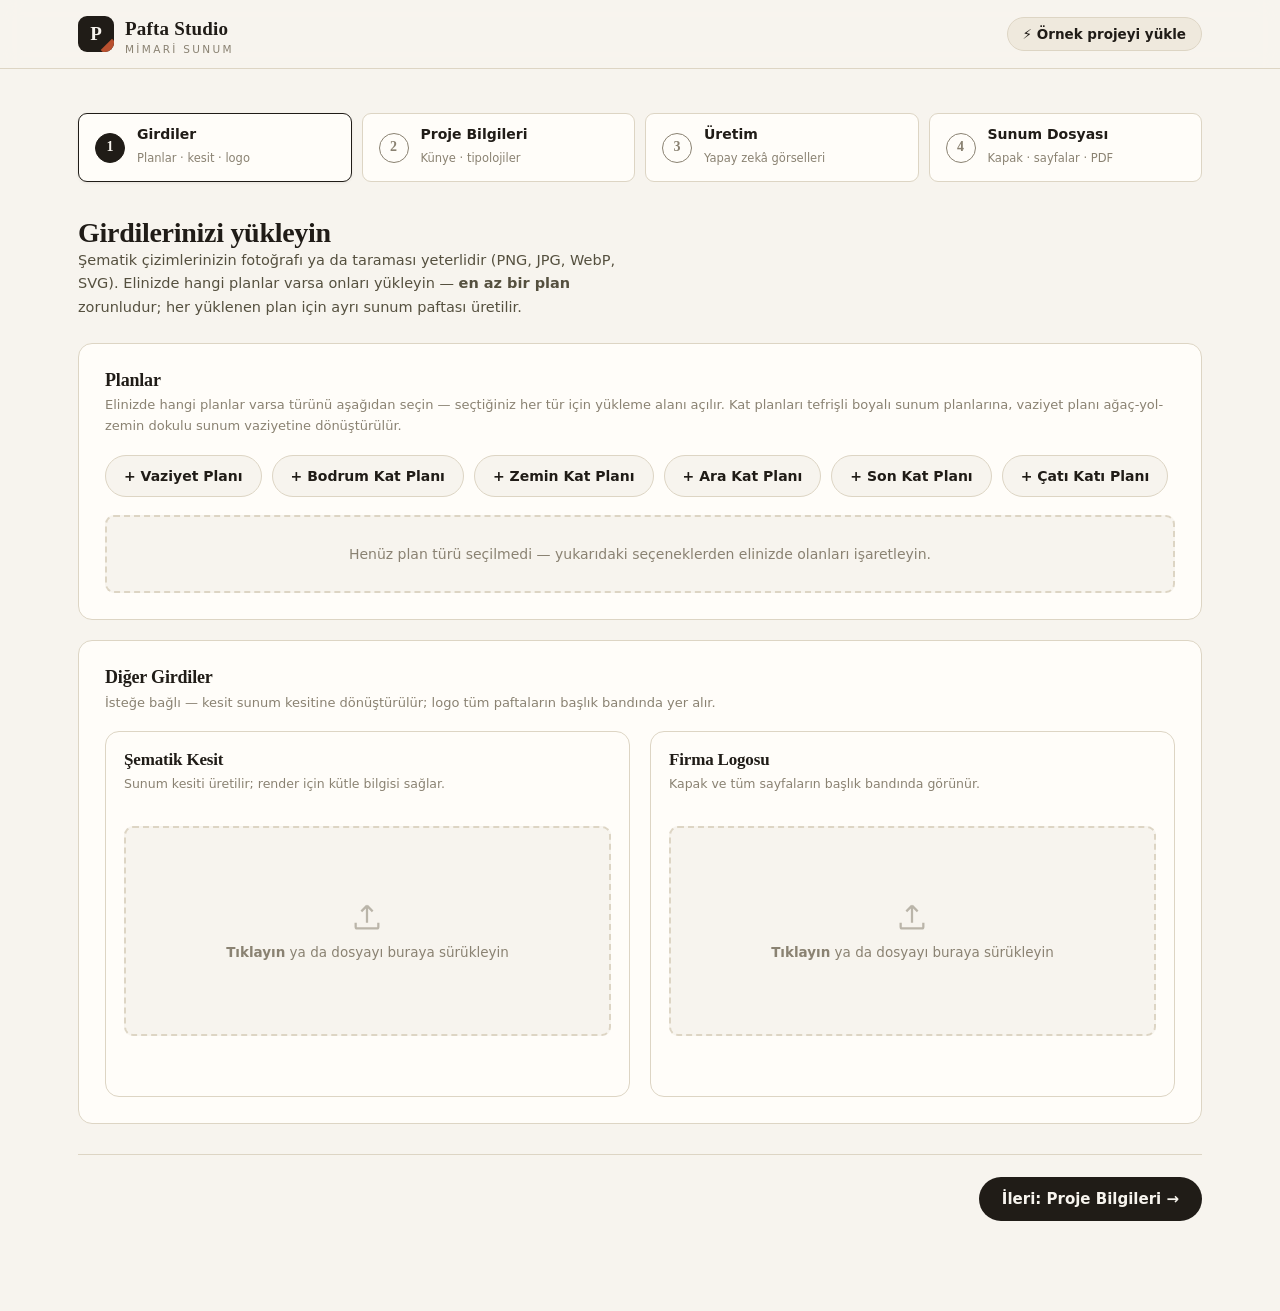
==== studio.html @ 1b8baa17 "Model cumlesini kaldir; Tumunu Uret butonunu ana sayfa stiline getir Co-Authored-By: Claude Fable 5 " ====
<!DOCTYPE html>
<html lang="tr">
<head>
  <meta charset="UTF-8">
  <meta name="viewport" content="width=device-width, initial-scale=1.0">
  <title>Stüdyo — Pafta Studio</title>
  <link rel="stylesheet" href="css/style.css">
  <link rel="icon" href="data:image/svg+xml,%3Csvg xmlns='http://www.w3.org/2000/svg' viewBox='0 0 100 100'%3E%3Crect width='100' height='100' rx='18' fill='%23201c17'/%3E%3Ctext x='50' y='68' font-size='52' text-anchor='middle' fill='%23f7f4ee' font-family='Georgia'%3EP%3C/text%3E%3Cpath d='M78 78 L100 100 L56 100 Z' fill='%23b8502f'/%3E%3C/svg%3E">
</head>
<body>

<header class="topbar">
  <div class="container topbar-inner">
    <a class="brand" href="index.html">
      <span class="brand-mark">P</span>
      <span><b>Pafta Studio</b><small>Mimari Sunum</small></span>
    </a>
    <nav class="topnav">
      <button class="btn btn-soft btn-sm" id="btnSample" type="button">⚡ Örnek projeyi yükle</button>
    </nav>
  </div>
</header>

<main class="studio-main">
  <div class="container">

    <ol class="stepper" id="stepper">
      <li data-step="1" class="active"><span class="snum">1</span><span class="slabel"><b>Girdiler</b><span>Planlar · kesit · logo</span></span></li>
      <li data-step="2"><span class="snum">2</span><span class="slabel"><b>Proje Bilgileri</b><span>Künye · tipolojiler</span></span></li>
      <li data-step="3"><span class="snum">3</span><span class="slabel"><b>Üretim</b><span>Yapay zekâ görselleri</span></span></li>
      <li data-step="4"><span class="snum">4</span><span class="slabel"><b>Sunum Dosyası</b><span>Kapak · sayfalar · PDF</span></span></li>
    </ol>

    <!-- ============ ADIM 1: GİRDİLER ============ -->
    <section class="step-panel active" data-step="1">
      <div class="panel-head">
        <div>
          <h2>Girdilerinizi yükleyin</h2>
          <p>Şematik çizimlerinizin fotoğrafı ya da taraması yeterlidir (PNG, JPG, WebP, SVG). Elinizde hangi planlar varsa onları yükleyin — <b>en az bir plan</b> zorunludur; her yüklenen plan için ayrı sunum paftası üretilir.</p>
        </div>
      </div>

      <div class="form-card" style="margin-bottom:20px">
        <h3>Planlar</h3>
        <p class="sub">Elinizde hangi planlar varsa türünü aşağıdan seçin — seçtiğiniz her tür için yükleme alanı açılır. Kat planları tefrişli boyalı sunum planlarına, vaziyet planı ağaç-yol-zemin dokulu sunum vaziyetine dönüştürülür.</p>
        <div class="chip-row" id="planTypeChips" style="margin-bottom:18px"></div>
        <div class="upload-grid" id="planGrid"></div>
      </div>

      <div class="form-card">
        <h3>Diğer Girdiler</h3>
        <p class="sub">İsteğe bağlı — kesit sunum kesitine dönüştürülür; logo tüm paftaların başlık bandında yer alır.</p>
        <div class="upload-grid cols-2">
          <div class="upload-card">
            <h3>Şematik Kesit</h3>
            <p class="hint">Sunum kesiti üretilir; render için kütle bilgisi sağlar.</p>
            <div class="dropzone" id="dzKesit" tabindex="0" role="button" aria-label="Şematik kesit yükle">
              <div class="dz-inner">
                <svg viewBox="0 0 24 24" fill="none" stroke="currentColor" stroke-width="1.6"><path d="M12 16V4m0 0l-4 4m4-4l4 4"/><path d="M4 16v3a1 1 0 001 1h14a1 1 0 001-1v-3"/></svg>
                <span><b>Tıklayın</b> ya da dosyayı buraya sürükleyin</span>
              </div>
            </div>
            <input type="file" id="fileKesit" accept="image/*" hidden>
            <div class="file-actions">
              <span class="file-name" id="nameKesit"></span>
              <button class="link-danger" id="rmKesit" type="button" hidden>Kaldır</button>
            </div>
          </div>

          <div class="upload-card">
            <h3>Firma Logosu</h3>
            <p class="hint">Kapak ve tüm sayfaların başlık bandında görünür.</p>
            <div class="dropzone" id="dzLogo" tabindex="0" role="button" aria-label="Firma logosu yükle">
              <div class="dz-inner">
                <svg viewBox="0 0 24 24" fill="none" stroke="currentColor" stroke-width="1.6"><path d="M12 16V4m0 0l-4 4m4-4l4 4"/><path d="M4 16v3a1 1 0 001 1h14a1 1 0 001-1v-3"/></svg>
                <span><b>Tıklayın</b> ya da dosyayı buraya sürükleyin</span>
              </div>
            </div>
            <input type="file" id="fileLogo" accept="image/*" hidden>
            <div class="file-actions">
              <span class="file-name" id="nameLogo"></span>
              <button class="link-danger" id="rmLogo" type="button" hidden>Kaldır</button>
            </div>
          </div>
        </div>
      </div>

      <div class="step-actions">
        <span></span>
        <div class="right">
          <button class="btn btn-primary" data-goto="2" type="button">İleri: Proje Bilgileri →</button>
        </div>
      </div>
    </section>

    <!-- ============ ADIM 2: PROJE BİLGİLERİ ============ -->
    <section class="step-panel" data-step="2">
      <div class="panel-head">
        <div>
          <h2>Proje bilgileri &amp; kimlik</h2>
          <p>Bu bilgiler paftanın künyesinde ve kapak sayfasında yer alır.</p>
        </div>
      </div>

      <div class="form-card">
        <h3>Proje Künyesi</h3>
        <p class="sub">Yıldızlı alan zorunludur; boş bırakılanlar paftada gösterilmez.</p>
        <div class="form-grid">
          <div class="field span2">
            <label for="fProjeAdi">Proje Adı *</label>
            <input id="fProjeAdi" type="text" placeholder="örn. Vadi Evleri Konut Projesi">
          </div>
          <div class="field">
            <label for="fKonum">Konum</label>
            <input id="fKonum" type="text" placeholder="örn. Urla, İzmir">
          </div>
          <div class="field">
            <label for="fIsveren">İşveren</label>
            <input id="fIsveren" type="text" placeholder="örn. ABC Yapı A.Ş.">
          </div>
          <div class="field">
            <label for="fFirma">Mimari Ofis / Firma</label>
            <input id="fFirma" type="text" placeholder="örn. Atölye A Mimarlık">
          </div>
          <div class="field">
            <label for="fOlcek">Ölçek</label>
            <input id="fOlcek" type="text" placeholder="örn. 1/100">
          </div>
          <div class="field">
            <label for="fArsa">Arsa Alanı (m²)</label>
            <input id="fArsa" type="text" inputmode="decimal" placeholder="örn. 2450">
          </div>
          <div class="field">
            <label for="fInsaat">İnşaat Alanı (m²)</label>
            <input id="fInsaat" type="text" inputmode="decimal" placeholder="örn. 6800">
          </div>
          <div class="field">
            <label for="fDaire">Toplam Daire Alanı (m²)</label>
            <input id="fDaire" type="text" inputmode="decimal" placeholder="örn. 6500">
          </div>
          <div class="field">
            <label for="fOrtak">Toplam Ortak Alan (m²)</label>
            <input id="fOrtak" type="text" inputmode="decimal" placeholder="örn. 300">
          </div>
          <div class="field">
            <label for="fKat">Kat Sayısı</label>
            <input id="fKat" type="text" placeholder="örn. Zemin + 3">
          </div>
          <div class="field span3">
            <label for="fNot">Pafta Notu</label>
            <textarea id="fNot" placeholder="Paftanın alt bandında görünecek kısa açıklama — örn. Zemin katta ticari birimler, üst katlarda 1+1 ve 2+1 konutlar."></textarea>
          </div>
        </div>
      </div>

      <div class="form-card">
        <h3>Şematik Kesit Notu</h3>
        <p class="sub">Sunum dosyasındaki "Şematik Kesit" sayfasının <b>sol şeridinde, büyük puntolarla</b> listelenir — hisse oranları, alan dökümü, kot bilgileri gibi önemli veriler için. Her satır ayrı madde olur; "Etiket: değer" biçiminde yazarsanız değerler kalın gösterilir.</p>
        <div class="form-grid">
          <div class="field span3">
            <label for="fKesitNot">Notlar (her satır ayrı madde)</label>
            <textarea id="fKesitNot" rows="7" placeholder="Müteahhit payı: %50&#10;Mal sahibi payı: %50&#10;&#10;Toplam inşaat alanı: 1540 m²&#10;Toplam ortak alan: 300 m²"></textarea>
          </div>
        </div>
      </div>

      <div class="form-card">
        <h3>Konut Tipolojileri</h3>
        <p class="sub">Her tip için ayrı plan üretilir; tip planı, yüklediğiniz ana kat planından ilgili birime odaklanılarak türetilir. Kat bilgisi standart listeden seçilir.</p>
        <div id="typoList"></div>
        <button class="btn btn-soft btn-sm" id="btnAddTypo" type="button">+ Tipoloji Ekle</button>
      </div>

      <div class="step-actions">
        <button class="btn btn-ghost" data-goto="1" type="button">← Girdiler</button>
        <div class="right">
          <button class="btn btn-primary" data-goto="3" type="button">İleri: Üretim →</button>
        </div>
      </div>
    </section>

    <!-- ============ ADIM 3: ÜRETİM ============ -->
    <section class="step-panel" data-step="3">
      <div class="panel-head">
        <div>
          <h2>Görselleri üretin</h2>
          <p>İstediğiniz görseli tek tek ürettirebilir ya da doğrudan “Tümünü Üret” diyebilirsiniz. Anahtar girmezseniz, akışı denemeniz için palete uygun stilize önizlemeler oluşturulur.</p>
        </div>
      </div>

      <div class="form-card api-panel">
        <h3>Yapay Zekâ Bağlantısı</h3>
        <p class="sub">Anahtarınız yalnızca bu tarayıcıda (localStorage) saklanır; hiçbir sunucumuza gönderilmez.</p>
        <div class="form-grid">
          <div class="field">
            <label for="fApiKey">Gemini API Anahtarı</label>
            <input id="fApiKey" type="password" placeholder="AIza..." autocomplete="off">
          </div>
          <div class="field">
            <label for="fModel">Model</label>
            <select id="fModel">
              <option value="gemini-3-pro-image-preview">Nano Banana Pro — Gemini 3 Pro Image (en yüksek kalite)</option>
              <option value="gemini-2.5-flash-image">Nano Banana — Gemini 2.5 Flash Image (hızlı / ekonomik)</option>
            </select>
          </div>
        </div>
        <p class="note">Ücretsiz anahtar: <a href="https://aistudio.google.com/apikey" target="_blank" rel="noopener">aistudio.google.com/apikey</a> · Üretim sırasında yüklediğiniz görseller yalnızca Google Gemini API'sine gönderilir. <b>Anahtar yoksa</b> "stilize önizleme" modu devreye girer. Anahtarınız Nano Banana Pro'ya kapalıysa (kota/faturalandırma hatası) listeden Nano Banana'ya geçin.</p>
      </div>

      <div class="outputs-toolbar">
        <span class="status-line" id="genStatus">Hazır.</span>
        <button class="btn btn-accent btn-lg btn-glow" id="btnGenAll" type="button">✦ Tümünü Üret</button>
      </div>

      <div class="outputs-grid" id="outputsGrid"></div>

      <div class="step-actions">
        <button class="btn btn-ghost" data-goto="2" type="button">← Proje Bilgileri</button>
        <div class="right">
          <button class="btn btn-primary" data-goto="4" type="button">İleri: Sunum Dosyası →</button>
        </div>
      </div>
    </section>

    <!-- ============ ADIM 4: SUNUM DOSYASI ============ -->
    <section class="step-panel" data-step="4">
      <div class="panel-head">
        <div>
          <h2>Sunum dosyası</h2>
          <p>Çok sayfalı A3 yatay format: kapak sayfası + her içerik ve her tipoloji için ayrı pafta. "PDF / Yazdır" ile tarayıcının yazdırma penceresinden <b>PDF olarak kaydet</b>'i seçin; kenar boşluklarını "Yok", arka plan grafiklerini "Açık" yapın.</p>
        </div>
      </div>

      <div class="board-toolbar">
        <div class="left">
          <button class="btn btn-ghost" data-goto="3" type="button">← Üretime Dön</button>
          <span class="status-line" id="pageCount"></span>
        </div>
        <div class="right">
          <button class="btn btn-soft" id="btnDownloadAll" type="button">Görselleri İndir</button>
          <button class="btn btn-primary" id="btnPrint" type="button">⎙ PDF / Yazdır</button>
        </div>
      </div>

      <div class="pages-wrap" id="boardPages" aria-label="Sunum dosyası önizlemesi"></div>
    </section>

  </div>
</main>

<div id="toast" role="status"></div>

<script src="js/config.js"></script>
<script src="js/studio.js"></script>
</body>
</html>
---- css/style.css ----
/* ============================================================
   PAFTA STUDIO — Mimari Sunum Stüdyosu
   Tasarım sistemi + tanıtım sayfası + stüdyo + sunum dosyası + baskı
   ============================================================ */

:root {
  --paper: #f7f4ee;
  --paper-2: #efe9dd;
  --paper-3: #e7dfcf;
  --white: #fffdf9;
  --ink: #201c17;
  --ink-soft: #55503f;
  --ink-faint: #8a8272;
  --line: #ddd5c4;
  --line-soft: #e9e3d5;
  --acc: #b8502f;
  --acc-deep: #8e3a20;
  --acc-soft: #f0d9cd;
  --green: #41584a;
  --green-soft: #dde5dc;
  --gold: #b98a2f;
  --danger: #a33224;
  --ok: #3c6b4f;

  --radius: 14px;
  --radius-sm: 9px;
  --shadow: 0 2px 6px rgba(32, 28, 23, .06), 0 14px 34px rgba(32, 28, 23, .09);
  --shadow-sm: 0 1px 3px rgba(32, 28, 23, .08);

  --font-ui: "Segoe UI", system-ui, -apple-system, sans-serif;
  --font-display: Georgia, "Times New Roman", "Iowan Old Style", serif;
}

* { margin: 0; padding: 0; box-sizing: border-box; }

html { scroll-behavior: smooth; }

body {
  font-family: var(--font-ui);
  background: var(--paper);
  color: var(--ink);
  line-height: 1.6;
  font-size: 16px;
  -webkit-font-smoothing: antialiased;
}

/* İnce teknik-çizim ızgarası zemin */
.grid-bg {
  background-image:
    linear-gradient(var(--line-soft) 1px, transparent 1px),
    linear-gradient(90deg, var(--line-soft) 1px, transparent 1px);
  background-size: 44px 44px;
}

img { max-width: 100%; display: block; }

h1, h2, h3, .display { font-family: var(--font-display); font-weight: 600; line-height: 1.18; letter-spacing: -.01em; }

a { color: var(--acc-deep); text-decoration: none; }
a:hover { text-decoration: underline; }

.container { max-width: 1180px; margin: 0 auto; padding: 0 28px; }

.eyebrow {
  display: inline-flex; align-items: center; gap: 10px;
  font-size: 12.5px; font-weight: 700; letter-spacing: .16em; text-transform: uppercase;
  color: var(--acc-deep);
}
.eyebrow::before { content: ""; width: 26px; height: 2px; background: var(--acc); }

/* ---------------- Butonlar ---------------- */
.btn {
  display: inline-flex; align-items: center; justify-content: center; gap: 9px;
  font-family: var(--font-ui); font-size: 15px; font-weight: 600;
  padding: 12px 22px; border-radius: 999px; border: 1.5px solid transparent;
  cursor: pointer; transition: all .18s ease; text-decoration: none !important;
  white-space: nowrap;
}
.btn-primary { background: var(--ink); color: var(--paper); }
.btn-primary:hover { background: var(--acc-deep); transform: translateY(-1px); }
.btn-accent { background: var(--acc); color: #fff; }
.btn-accent:hover { background: var(--acc-deep); transform: translateY(-1px); }
.btn-ghost { background: transparent; color: var(--ink); border-color: var(--ink); }
.btn-ghost:hover { background: var(--ink); color: var(--paper); }
.btn-soft { background: var(--paper-2); color: var(--ink); border-color: var(--line); }
.btn-soft:hover { border-color: var(--ink-soft); }
.btn-sm { font-size: 13.5px; padding: 8px 15px; }
.btn-lg { font-size: 17.5px; padding: 16px 34px; }
.btn-glow {
  box-shadow: 0 8px 24px rgba(184, 80, 47, .38), 0 2px 6px rgba(142, 58, 32, .25);
}
.btn-glow:hover {
  box-shadow: 0 12px 32px rgba(184, 80, 47, .48), 0 3px 9px rgba(142, 58, 32, .3);
  transform: translateY(-2px);
}
.btn:disabled { opacity: .45; cursor: not-allowed; transform: none !important; }

/* ---------------- Üst çubuk ---------------- */
.topbar {
  position: sticky; top: 0; z-index: 50;
  background: color-mix(in srgb, var(--paper) 88%, transparent);
  backdrop-filter: blur(10px);
  border-bottom: 1px solid var(--line);
}
.topbar-inner {
  display: flex; align-items: center; justify-content: space-between;
  height: 68px;
}
.brand { display: flex; align-items: center; gap: 11px; color: var(--ink); text-decoration: none !important; }
.brand-mark {
  width: 36px; height: 36px; border-radius: 9px; background: var(--ink);
  display: grid; place-items: center; color: var(--paper);
  font-family: var(--font-display); font-size: 19px; font-weight: 700;
  position: relative; overflow: hidden;
}
.brand-mark::after {
  content: ""; position: absolute; right: -6px; bottom: -6px;
  width: 16px; height: 16px; background: var(--acc); transform: rotate(45deg);
}
.brand b { font-family: var(--font-display); font-size: 19px; letter-spacing: .01em; }
.brand small { display: block; font-size: 10.5px; letter-spacing: .22em; text-transform: uppercase; color: var(--ink-faint); line-height: 1; }
.topnav { display: flex; gap: 26px; align-items: center; }
.topnav a { color: var(--ink-soft); font-size: 14.5px; font-weight: 600; }
.topnav a:hover { color: var(--acc-deep); text-decoration: none; }
/* Menüdeki düğmeler, .topnav a kuralına ezdirilmez */
.topnav a.btn { font-size: 15px; }
.topnav a.btn-accent, .topnav a.btn-accent:hover { color: #fff; }

/* ---------------- Hero ---------------- */
.hero { padding: 76px 0 88px; overflow: hidden; }
.hero-grid { display: grid; grid-template-columns: 1.02fr .98fr; gap: 56px; align-items: center; }
.hero h1 { font-size: clamp(38px, 4.6vw, 58px); margin: 18px 0 20px; }
.hero h1 em { font-style: italic; color: var(--acc-deep); }
.hero p.lead { font-size: 18px; color: var(--ink-soft); max-width: 54ch; }
.hero-ctas { display: flex; gap: 14px; margin-top: 32px; flex-wrap: wrap; }
.hero-note { margin-top: 16px; font-size: 13px; color: var(--ink-faint); }

.hero-visual { position: relative; }
.hero-sheet {
  background: var(--white); border: 1px solid var(--line); border-radius: var(--radius);
  box-shadow: var(--shadow); padding: 18px; transform: rotate(1.2deg);
}
.hero-sheet svg { width: 100%; height: auto; border-radius: 6px; }
.hero-chip {
  position: absolute; background: var(--white); border: 1px solid var(--line);
  border-radius: 999px; padding: 8px 16px; font-size: 13px; font-weight: 700;
  box-shadow: var(--shadow-sm); display: flex; align-items: center; gap: 8px;
}
.hero-chip .dot { width: 9px; height: 9px; border-radius: 50%; }
.hero-chip.c1 { top: -16px; left: 26px; transform: rotate(-2deg); }
.hero-chip.c2 { bottom: 24px; right: -14px; transform: rotate(2deg); }
.hero-chip.c3 { bottom: -14px; left: 15%; transform: rotate(-1deg); }

/* ---------------- Akış bandı ---------------- */
.flowband { border-top: 1px solid var(--line); border-bottom: 1px solid var(--line); background: var(--paper-2); }
.flowband-inner {
  display: grid; grid-template-columns: repeat(4, 1fr);
  gap: 0; padding: 22px 0;
}
.flowband .fstep { display: flex; align-items: center; gap: 13px; padding: 8px 22px; position: relative; }
.flowband .fstep + .fstep::before {
  content: "→"; position: absolute; left: -9px; top: 50%; transform: translateY(-50%);
  color: var(--ink-faint); font-size: 17px;
}
.flowband .fnum {
  width: 34px; height: 34px; flex: none; border-radius: 50%; border: 1.5px solid var(--ink);
  display: grid; place-items: center; font-family: var(--font-display); font-weight: 700; font-size: 15px;
}
.flowband .fstep b { display: block; font-size: 14.5px; }
.flowband .fstep span { font-size: 12.5px; color: var(--ink-soft); }

/* ---------------- Bölümler ---------------- */
.section { padding: 92px 0; }
.section-head { max-width: 720px; margin-bottom: 52px; }
.section-head h2 { font-size: clamp(30px, 3.4vw, 42px); margin-top: 16px; }
.section-head p { margin-top: 14px; color: var(--ink-soft); font-size: 17px; }

.cards { display: grid; grid-template-columns: repeat(3, 1fr); gap: 22px; }
.card {
  background: var(--white); border: 1px solid var(--line); border-radius: var(--radius);
  padding: 26px 24px; transition: transform .2s ease, box-shadow .2s ease;
}
.card:hover { transform: translateY(-4px); box-shadow: var(--shadow); }
.card .icon {
  width: 46px; height: 46px; border-radius: 12px; display: grid; place-items: center;
  background: var(--paper-2); border: 1px solid var(--line); margin-bottom: 18px;
}
.card .icon svg { width: 24px; height: 24px; }
.card h3 { font-size: 20px; margin-bottom: 9px; }
.card p { font-size: 14.5px; color: var(--ink-soft); }
.card .tag {
  display: inline-block; margin-top: 14px; font-size: 11px; font-weight: 700;
  letter-spacing: .1em; text-transform: uppercase; color: var(--acc-deep);
  background: var(--acc-soft); border-radius: 999px; padding: 4px 11px;
}

/* Girdi/Çıktı şeridi */
.io { display: grid; grid-template-columns: 1fr auto 1.4fr; gap: 26px; align-items: stretch; }
.io-col { background: var(--white); border: 1px solid var(--line); border-radius: var(--radius); padding: 26px; }
.io-col h3 { font-size: 21px; margin-bottom: 16px; display: flex; align-items: center; gap: 10px; }
.io-col ul { list-style: none; display: grid; gap: 11px; }
.io-col li { display: flex; gap: 11px; font-size: 14.5px; color: var(--ink-soft); align-items: baseline; }
.io-col li::before { content: "—"; color: var(--acc); font-weight: 700; flex: none; }
.io-arrow { align-self: center; font-size: 30px; color: var(--acc); font-family: var(--font-display); }
.io-badge { font-size: 11px; font-weight: 800; letter-spacing: .12em; text-transform: uppercase; padding: 4px 11px; border-radius: 999px; }
.io-badge.in { background: var(--green-soft); color: var(--green); }
.io-badge.out { background: var(--acc-soft); color: var(--acc-deep); }

/* CTA */
.cta {
  background: var(--ink); color: var(--paper); border-radius: 22px;
  padding: 64px 56px; display: grid; grid-template-columns: 1.5fr 1fr; gap: 40px; align-items: center;
  position: relative; overflow: hidden;
}
.cta::before {
  content: ""; position: absolute; inset: 0; opacity: .1; pointer-events: none;
  background-image:
    linear-gradient(rgba(247,244,238,.7) 1px, transparent 1px),
    linear-gradient(90deg, rgba(247,244,238,.7) 1px, transparent 1px);
  background-size: 40px 40px;
}
.cta h2 { font-size: clamp(28px, 3.2vw, 40px); }
.cta p { margin-top: 12px; color: #cfc8b8; }
.cta .btn-accent { justify-self: start; }

/* Footer */
footer { border-top: 1px solid var(--line); padding: 34px 0 42px; margin-top: 40px; }
.footer-inner { display: flex; justify-content: space-between; align-items: center; gap: 20px; flex-wrap: wrap; }
footer p { font-size: 13.5px; color: var(--ink-faint); }

/* ============================================================
   STÜDYO
   ============================================================ */
.studio-main { padding: 34px 0 90px; min-height: calc(100vh - 68px); }

.stepper {
  list-style: none; display: grid; grid-template-columns: repeat(4, 1fr);
  gap: 10px; margin: 10px 0 34px;
}
.stepper li {
  display: flex; align-items: center; gap: 12px;
  background: var(--white); border: 1.5px solid var(--line); border-radius: var(--radius-sm);
  padding: 12px 16px; cursor: pointer; user-select: none; transition: all .15s ease;
}
.stepper li .snum {
  width: 30px; height: 30px; flex: none; border-radius: 50%;
  border: 1.5px solid var(--ink-faint); color: var(--ink-faint);
  display: grid; place-items: center; font-weight: 700; font-size: 14px;
  font-family: var(--font-display);
}
.stepper li .slabel b { display: block; font-size: 14px; line-height: 1.25; }
.stepper li .slabel span { font-size: 11.5px; color: var(--ink-faint); }
.stepper li.active { border-color: var(--ink); box-shadow: var(--shadow-sm); }
.stepper li.active .snum { background: var(--ink); border-color: var(--ink); color: var(--paper); }
.stepper li.done .snum { background: var(--ok); border-color: var(--ok); color: #fff; }
.stepper li:hover { border-color: var(--ink-soft); }

.step-panel { display: none; }
.step-panel.active { display: block; animation: fadeUp .3s ease; }
@keyframes fadeUp { from { opacity: 0; transform: translateY(8px); } to { opacity: 1; transform: none; } }

.panel-head { display: flex; justify-content: space-between; align-items: end; gap: 20px; margin-bottom: 24px; flex-wrap: wrap; }
.panel-head h2 { font-size: 28px; }
.panel-head p { color: var(--ink-soft); font-size: 14.5px; max-width: 62ch; }

.step-actions {
  display: flex; justify-content: space-between; gap: 14px; margin-top: 30px;
  padding-top: 22px; border-top: 1px solid var(--line);
}
.step-actions .right { display: flex; gap: 12px; margin-left: auto; }

/* Yükleme kartları */
.upload-grid { display: grid; grid-template-columns: repeat(3, 1fr); gap: 20px; }
.upload-grid.cols-2 { grid-template-columns: repeat(2, 1fr); }
.plan-empty {
  grid-column: 1 / -1; text-align: center; color: var(--ink-faint); font-size: 14px;
  border: 2px dashed var(--line); border-radius: var(--radius-sm);
  padding: 26px 20px; background: var(--paper);
}
.upload-card { background: var(--white); border: 1px solid var(--line); border-radius: var(--radius); padding: 18px; display: flex; flex-direction: column; }
.upload-card h3 { font-size: 17px; display: flex; align-items: center; gap: 8px; }
.upload-card h3 .req { color: var(--acc); }
/* Açıklamaya sabit iki satırlık yer ayrılır ki yükleme kutuları tüm kartlarda aynı hizada dursun */
.upload-card .hint { font-size: 12.5px; color: var(--ink-faint); margin: 4px 0 12px; line-height: 1.6; min-height: 3.2em; }
.upload-card .dropzone { flex: 1; }
.dropzone {
  border: 2px dashed var(--line); border-radius: var(--radius-sm);
  min-height: 210px; display: grid; place-items: center; text-align: center;
  cursor: pointer; padding: 18px; transition: all .15s ease; position: relative;
  background: var(--paper);
}
.dropzone:hover, .dropzone.dragover { border-color: var(--acc); background: var(--acc-soft); }
.dropzone .dz-inner { color: var(--ink-faint); font-size: 13.5px; display: grid; gap: 8px; justify-items: center; }
.dropzone .dz-inner svg { width: 34px; height: 34px; opacity: .55; }
.dropzone img.preview { position: absolute; inset: 0; width: 100%; height: 100%; object-fit: contain; padding: 10px; background: var(--white); border-radius: var(--radius-sm); }
.dropzone.has-image { border-style: solid; border-color: var(--line); }
.upload-card .file-actions { display: flex; justify-content: space-between; align-items: center; margin-top: 12px; min-height: 30px; }
.upload-card .file-name { font-size: 12px; color: var(--ink-soft); overflow: hidden; text-overflow: ellipsis; white-space: nowrap; max-width: 60%; }
.link-danger { background: none; border: none; color: var(--danger); font-size: 12.5px; font-weight: 700; cursor: pointer; padding: 4px 6px; }
.link-danger:hover { text-decoration: underline; }

/* Formlar */
.form-card { background: var(--white); border: 1px solid var(--line); border-radius: var(--radius); padding: 26px; }
.form-card + .form-card { margin-top: 20px; }
.form-card > h3 { font-size: 18px; margin-bottom: 4px; }
.form-card > .sub { font-size: 13px; color: var(--ink-faint); margin-bottom: 18px; }
.form-grid { display: grid; grid-template-columns: repeat(3, 1fr); gap: 16px 18px; }
.field { display: grid; gap: 6px; }
.field.span2 { grid-column: span 2; }
.field.span3 { grid-column: span 3; }
.field label { font-size: 12.5px; font-weight: 700; letter-spacing: .04em; color: var(--ink-soft); text-transform: uppercase; }
.field input, .field textarea, .field select {
  font-family: var(--font-ui); font-size: 14.5px; color: var(--ink);
  background: var(--paper); border: 1.5px solid var(--line); border-radius: var(--radius-sm);
  padding: 11px 13px; outline: none; transition: border-color .15s ease; width: 100%;
}
.field input:focus, .field textarea:focus, .field select:focus { border-color: var(--ink-soft); background: var(--white); }
.field textarea { resize: vertical; min-height: 76px; }

/* Palet seçici */
.palette-grid { display: grid; grid-template-columns: repeat(5, 1fr); gap: 14px; }
.palette-opt { cursor: pointer; }
.palette-opt input { position: absolute; opacity: 0; pointer-events: none; }
.palette-box {
  border: 2px solid var(--line); border-radius: var(--radius-sm); padding: 12px;
  background: var(--paper); transition: all .15s ease;
}
.palette-opt input:checked + .palette-box { border-color: var(--ink); box-shadow: var(--shadow-sm); background: var(--white); }
.palette-swatches { display: flex; height: 34px; border-radius: 7px; overflow: hidden; }
.palette-swatches i { flex: 1; }
.palette-box b { display: block; margin-top: 9px; font-size: 13px; }
.palette-box span { font-size: 11px; color: var(--ink-faint); }

/* Stil çipleri */
.chip-row { display: flex; gap: 10px; flex-wrap: wrap; }
.chip { cursor: pointer; }
.chip input { position: absolute; opacity: 0; pointer-events: none; }
.chip span {
  display: inline-block; padding: 9px 18px; border-radius: 999px;
  border: 1.5px solid var(--line); background: var(--paper);
  font-size: 14px; font-weight: 600; transition: all .15s ease;
}
.chip input:checked + span { background: var(--ink); color: var(--paper); border-color: var(--ink); }
.chip:hover span { border-color: var(--ink-soft); }

/* İki katmanlı tipoloji kartı: üstte kimlik alanları, altta kat şeridi */
.typology-row {
  padding: 16px 18px; border: 1px solid var(--line);
  border-radius: var(--radius-sm); background: var(--paper); margin-bottom: 12px;
}
.typo-grid {
  display: grid; grid-template-columns: 1.6fr .7fr .7fr .55fr auto auto;
  gap: 14px; align-items: end;
}
.typo-grid .link-danger { margin-bottom: 8px; }
.typo-floors {
  display: flex; align-items: center; gap: 14px; flex-wrap: wrap;
  margin-top: 14px; padding-top: 13px; border-top: 1px dashed var(--line);
}
.floors-label {
  font-size: 12.5px; font-weight: 700; letter-spacing: .04em;
  color: var(--ink-soft); text-transform: uppercase; flex: none;
}
.check-box {
  display: inline-flex; align-items: center; justify-content: center; cursor: pointer;
  padding: 10px 15px; border: 1.5px solid var(--line); border-radius: var(--radius-sm);
  background: var(--white); transition: border-color .15s ease;
}
.check-box:hover { border-color: var(--ink-soft); }
.check-box input { width: 17px; height: 17px; accent-color: var(--acc); cursor: pointer; display: block; }
.check-box:has(input:checked) { border-color: var(--ink); background: var(--acc-soft); }
.chip-row-sm { gap: 6px; }
.chip-sm span { padding: 8px 13px; font-size: 12.5px; background: var(--white); }

/* API paneli */
.api-panel { border-left: 4px solid var(--gold); }
.api-panel .form-grid { grid-template-columns: 1fr 1.4fr; }
.note {
  font-size: 13px; color: var(--ink-soft); background: var(--paper-2);
  border: 1px solid var(--line); border-radius: var(--radius-sm); padding: 12px 15px; margin-top: 14px;
}
.note b { color: var(--ink); }

/* Çıktı kartları */
.outputs-toolbar { display: flex; align-items: center; justify-content: space-between; gap: 16px; margin: 26px 0 18px; flex-wrap: wrap; }
.outputs-toolbar .status-line { font-size: 13.5px; color: var(--ink-soft); }
.outputs-grid { display: grid; grid-template-columns: repeat(3, 1fr); gap: 20px; }
.out-card { background: var(--white); border: 1px solid var(--line); border-radius: var(--radius); overflow: hidden; display: flex; flex-direction: column; }
.out-card .out-img {
  aspect-ratio: 4 / 3; background: var(--paper) repeating-linear-gradient(45deg, transparent 0 14px, rgba(0,0,0,.02) 14px 28px);
  display: grid; place-items: center; position: relative; border-bottom: 1px solid var(--line);
}
.out-card .out-img img { position: absolute; inset: 0; width: 100%; height: 100%; object-fit: contain; background: var(--white); }
.out-card .out-img .placeholder { color: var(--ink-faint); font-size: 13px; text-align: center; padding: 20px; display: grid; gap: 8px; justify-items: center; }
.out-card .out-img .placeholder svg { width: 30px; height: 30px; opacity: .5; }
.out-body { padding: 15px 16px 16px; display: grid; gap: 10px; }
.out-title { display: flex; justify-content: space-between; align-items: center; gap: 10px; }
.out-title b { font-size: 15px; }
.status-chip { font-size: 11px; font-weight: 800; letter-spacing: .06em; text-transform: uppercase; padding: 3.5px 10px; border-radius: 999px; white-space: nowrap; }
.status-chip.bekliyor { background: var(--paper-2); color: var(--ink-faint); }
.status-chip.uretiliyor { background: #fdf3d7; color: #8a6d1a; }
.status-chip.hazir { background: var(--green-soft); color: var(--ok); }
.status-chip.onizleme { background: #e3e9f2; color: #3c5578; }
.status-chip.hata { background: #f6ddd8; color: var(--danger); }
.out-actions { display: flex; gap: 8px; flex-wrap: wrap; }
.out-error { font-size: 12.5px; color: var(--danger); }
.spinner {
  width: 26px; height: 26px; border-radius: 50%;
  border: 3px solid var(--line); border-top-color: var(--acc);
  animation: spin .8s linear infinite;
}
@keyframes spin { to { transform: rotate(360deg); } }

/* ============================================================
   SUNUM DOSYASI — çok sayfalı (kapak + içerik sayfaları)
   ============================================================ */
.board-toolbar { display: flex; gap: 12px; justify-content: space-between; align-items: center; margin-bottom: 20px; flex-wrap: wrap; }
.board-toolbar .left, .board-toolbar .right { display: flex; gap: 12px; align-items: center; flex-wrap: wrap; }
.board-toolbar .status-line { font-size: 13.5px; color: var(--ink-soft); }

.pages-wrap {
  background: var(--paper-3); border: 1px solid var(--line); border-radius: var(--radius);
  padding: clamp(12px, 3vw, 36px); display: grid; gap: 32px;
}

.page {
  container-type: inline-size;
  background: #fffefb;
  aspect-ratio: 420 / 297;
  width: 100%;
  box-shadow: 0 3px 10px rgba(32,28,23,.14), 0 24px 60px rgba(32,28,23,.16);
  color: #221e18;
  display: flex; flex-direction: column;
  overflow: hidden; position: relative;
  -webkit-print-color-adjust: exact; print-color-adjust: exact;
}

/* --- Sayfa başlığı --- */
.pg-head {
  flex: none; display: flex; align-items: center; gap: 1.6cqw;
  margin: 1.1cqw 1.1cqw 0; border: .12cqw solid #221e18; background: #fffefb;
}
.pg-logo {
  width: 10cqw; flex: none; align-self: stretch; display: grid; place-items: center;
  padding: .7cqw; border-right: .1cqw solid #221e18;
}
.pg-logo img { max-width: 100%; max-height: 4.4cqw; object-fit: contain; }
.pg-logo .logo-text { font-family: var(--font-display); font-weight: 700; font-size: 1.25cqw; text-align: center; line-height: 1.2; }
.pg-title { flex: 1; padding: .8cqw 0; min-width: 0; }
.pg-title .pre {
  display: block; font-size: .85cqw; letter-spacing: .24em; text-transform: uppercase;
  color: #8a6d1a; font-weight: 700; white-space: nowrap; overflow: hidden; text-overflow: ellipsis;
}
.pg-title h2 { font-family: var(--font-display); font-size: 2.3cqw; line-height: 1.05; margin-top: .2cqw; font-weight: 600; }
.pg-cap { flex: none; text-align: right; font-size: .95cqw; color: #55503f; line-height: 1.4; }
.pg-num {
  flex: none; width: 8cqw; align-self: stretch; border-left: .1cqw solid #221e18;
  display: flex; align-items: center; justify-content: center; gap: .4cqw;
  font-family: var(--font-display); font-size: 2cqw;
}
.pg-num span { font-size: .95cqw; color: #8a8272; }

/* --- Sayfa gövdesi ---
   Not: ortalamada grid yerine flex kullanılıyor; grid'in otomatik satırı
   içinde max-height:100% çözülemediğinden görseller çerçevenin üzerine taşıyordu. */
.pg-body {
  flex: 1; min-height: 0; margin: 0 1.1cqw;
  border-left: .12cqw solid #221e18; border-right: .12cqw solid #221e18;
  display: flex; align-items: center; justify-content: center; padding: 1.6cqw;
  background: #fffefb; position: relative; overflow: hidden;
}
.pg-body img { max-width: 100%; max-height: 100%; object-fit: contain; }
.pg-body .cell-empty {
  color: #b3ab99; font-size: 1.1cqw; text-align: center; padding: 1.4cqw 2cqw;
  border: .12cqw dashed #d8d1c2; border-radius: .6cqw;
}
.pg-marks { position: absolute; right: 1.8cqw; bottom: 1.4cqw; display: flex; align-items: center; gap: 1.4cqw; }

/* --- Sol not panosu (örn. şematik kesit notu) --- */
.pg-body.pg-split { padding: 0; display: flex; align-items: stretch; justify-content: flex-start; }
.pg-sidenote {
  flex: none; width: 27cqw; min-width: 0; padding: 1.6cqw 1.8cqw;
  border-right: .08cqw solid #221e18; background: #fffefb;
  display: flex; flex-direction: column; gap: .55cqw; overflow: hidden;
}
.sn-head {
  flex: none; font-size: .95cqw; letter-spacing: .24em; text-transform: uppercase;
  color: #8a6d1a; font-weight: 700; padding-bottom: .6cqw; margin-bottom: .7cqw;
  border-bottom: .14cqw solid #221e18;
}
.sn-row { font-size: 1.45cqw; line-height: 1.45; color: #221e18; overflow-wrap: break-word; }
.sn-row b { font-weight: 700; }
.sn-gap { flex: none; height: 1.1cqw; }
.pg-img-area {
  flex: 1; min-width: 0; position: relative;
  display: flex; align-items: center; justify-content: center; padding: 1.6cqw;
}
.pg-img-area img { max-width: 100%; max-height: 100%; object-fit: contain; }

/* --- Sayfa alt bandı --- */
.pg-foot {
  flex: none; margin: 0 1.1cqw 1.1cqw; border: .12cqw solid #221e18;
  display: flex; justify-content: space-between; align-items: center; gap: 2cqw;
  padding: .5cqw 1.4cqw; background: #fffefb;
}
.pg-foot .credits {
  font-size: .8cqw; color: #8a8272; letter-spacing: .08em; text-transform: uppercase;
  font-weight: 700; white-space: nowrap; overflow: hidden; text-overflow: ellipsis;
}

/* --- Kuzey oku & ölçek çubuğu --- */
.bs-north { width: 2.4cqw; height: 2.4cqw; }
.bs-scalebar { display: flex; align-items: center; font-size: .75cqw; gap: .4cqw; color: #55503f; }
.bs-scalebar .bar { display: flex; height: .5cqw; border: .08cqw solid #221e18; }
.bs-scalebar .bar i { width: 1.6cqw; }
.bs-scalebar .bar i:nth-child(odd) { background: #221e18; }

/* --- Kapak sayfası --- */
.page-cover .cv-grid {
  flex: 1; min-height: 0; margin: 1.1cqw 1.1cqw 0;
  border: .12cqw solid #221e18; border-bottom: none;
  display: grid; grid-template-columns: 46fr 54fr;
  grid-template-rows: minmax(0, 1fr); background: #fffefb;
}
.cv-left { padding: 2.8cqw 3cqw 2.2cqw; display: flex; flex-direction: column; min-width: 0; min-height: 0; overflow: hidden; border-right: .12cqw solid #221e18; }
.cv-logo { margin-bottom: 2.2cqw; }
.cv-logo img { max-height: 6cqw; max-width: 18cqw; object-fit: contain; }
.cv-logo .logo-text { font-family: var(--font-display); font-size: 2cqw; font-weight: 700; }
.cv-left .pre { font-size: 1cqw; letter-spacing: .3em; text-transform: uppercase; color: #8a6d1a; font-weight: 700; }
.cv-left h1 { font-family: var(--font-display); font-size: 4.4cqw; line-height: 1.05; margin: .7cqw 0 .4cqw; font-weight: 600; }
.cv-left .loc { font-size: 1.5cqw; color: #55503f; }
.cv-rule { height: .16cqw; background: #221e18; margin: 2cqw 0; width: 8cqw; flex: none; }
.cv-meta { display: grid; grid-template-columns: 1fr 1fr; gap: 1cqw 2cqw; }
.cv-meta div { min-width: 0; }
.cv-meta dt { font-size: .8cqw; letter-spacing: .12em; text-transform: uppercase; color: #8a8272; font-weight: 700; }
.cv-meta dd { font-size: 1.2cqw; font-weight: 600; margin: 0; }
.cv-note { margin-top: auto; padding-top: 1.8cqw; font-size: 1cqw; color: #55503f; line-height: 1.55; }
.cv-right { display: flex; align-items: center; justify-content: center; padding: 2.4cqw; min-width: 0; min-height: 0; overflow: hidden; }
.cv-right img { max-width: 100%; max-height: 100%; object-fit: contain; border: .12cqw solid #221e18; padding: .9cqw; background: #fff; }
.cv-right .cv-empty {
  font-family: var(--font-display); font-size: 16cqw; color: #e7dfcf; font-weight: 700;
  border: .12cqw dashed #d8d1c2; border-radius: 1cqw; padding: 1cqw 5cqw;
}

/* Boş durum */
.empty-note { text-align: center; color: var(--ink-faint); padding: 60px 20px; font-size: 15px; }

/* Bildirim (toast) */
#toast {
  position: fixed; bottom: 26px; left: 50%; transform: translateX(-50%) translateY(20px);
  background: var(--ink); color: var(--paper); padding: 12px 22px; border-radius: 999px;
  font-size: 14px; font-weight: 600; opacity: 0; pointer-events: none;
  transition: all .25s ease; z-index: 200; box-shadow: var(--shadow); max-width: min(90vw, 560px); text-align: center;
}
#toast.show { opacity: 1; transform: translateX(-50%) translateY(0); }
#toast.error { background: var(--danger); color: #fff; }

/* ---------------- Duyarlılık ---------------- */
@media (max-width: 1020px) {
  .hero-grid, .cta { grid-template-columns: 1fr; }
  .cards, .upload-grid, .outputs-grid { grid-template-columns: repeat(2, 1fr); }
  .io { grid-template-columns: 1fr; }
  .io-arrow { transform: rotate(90deg); justify-self: center; }
  .flowband-inner { grid-template-columns: repeat(2, 1fr); row-gap: 14px; }
  .palette-grid { grid-template-columns: repeat(3, 1fr); }
  .form-grid, .api-panel .form-grid { grid-template-columns: repeat(2, 1fr); }
  .field.span3 { grid-column: span 2; }
  .stepper { grid-template-columns: repeat(2, 1fr); }
}
@media (max-width: 640px) {
  .cards, .upload-grid, .outputs-grid, .form-grid, .palette-grid, .api-panel .form-grid { grid-template-columns: 1fr; }
  .field.span2, .field.span3 { grid-column: span 1; }
  .typo-grid { grid-template-columns: 1fr 1fr; }
  .typo-grid .typo-name { grid-column: 1 / -1; }
  .topnav { display: none; }
  .cta { padding: 40px 28px; }
}

/* ---------------- Baskı (çok sayfalı PDF) ---------------- */
@page { size: A3 landscape; margin: 0; }
@media print {
  body { background: #fff; }
  body.printing .topbar,
  body.printing #toast,
  body.printing .stepper,
  body.printing .panel-head,
  body.printing .board-toolbar,
  body.printing .step-panel:not([data-step="4"]) { display: none !important; }
  body.printing .step-panel[data-step="4"] { display: block !important; animation: none; }
  body.printing .studio-main { padding: 0; min-height: 0; }
  body.printing .studio-main .container { max-width: none; padding: 0; }
  body.printing .pages-wrap { background: #fff; border: none; border-radius: 0; padding: 0; gap: 0; display: block; }
  body.printing .page {
    width: 100%; height: 100vh; aspect-ratio: auto;
    box-shadow: none; break-after: page; page-break-after: always;
  }
  body.printing .page:last-child { break-after: auto; page-break-after: auto; }
}
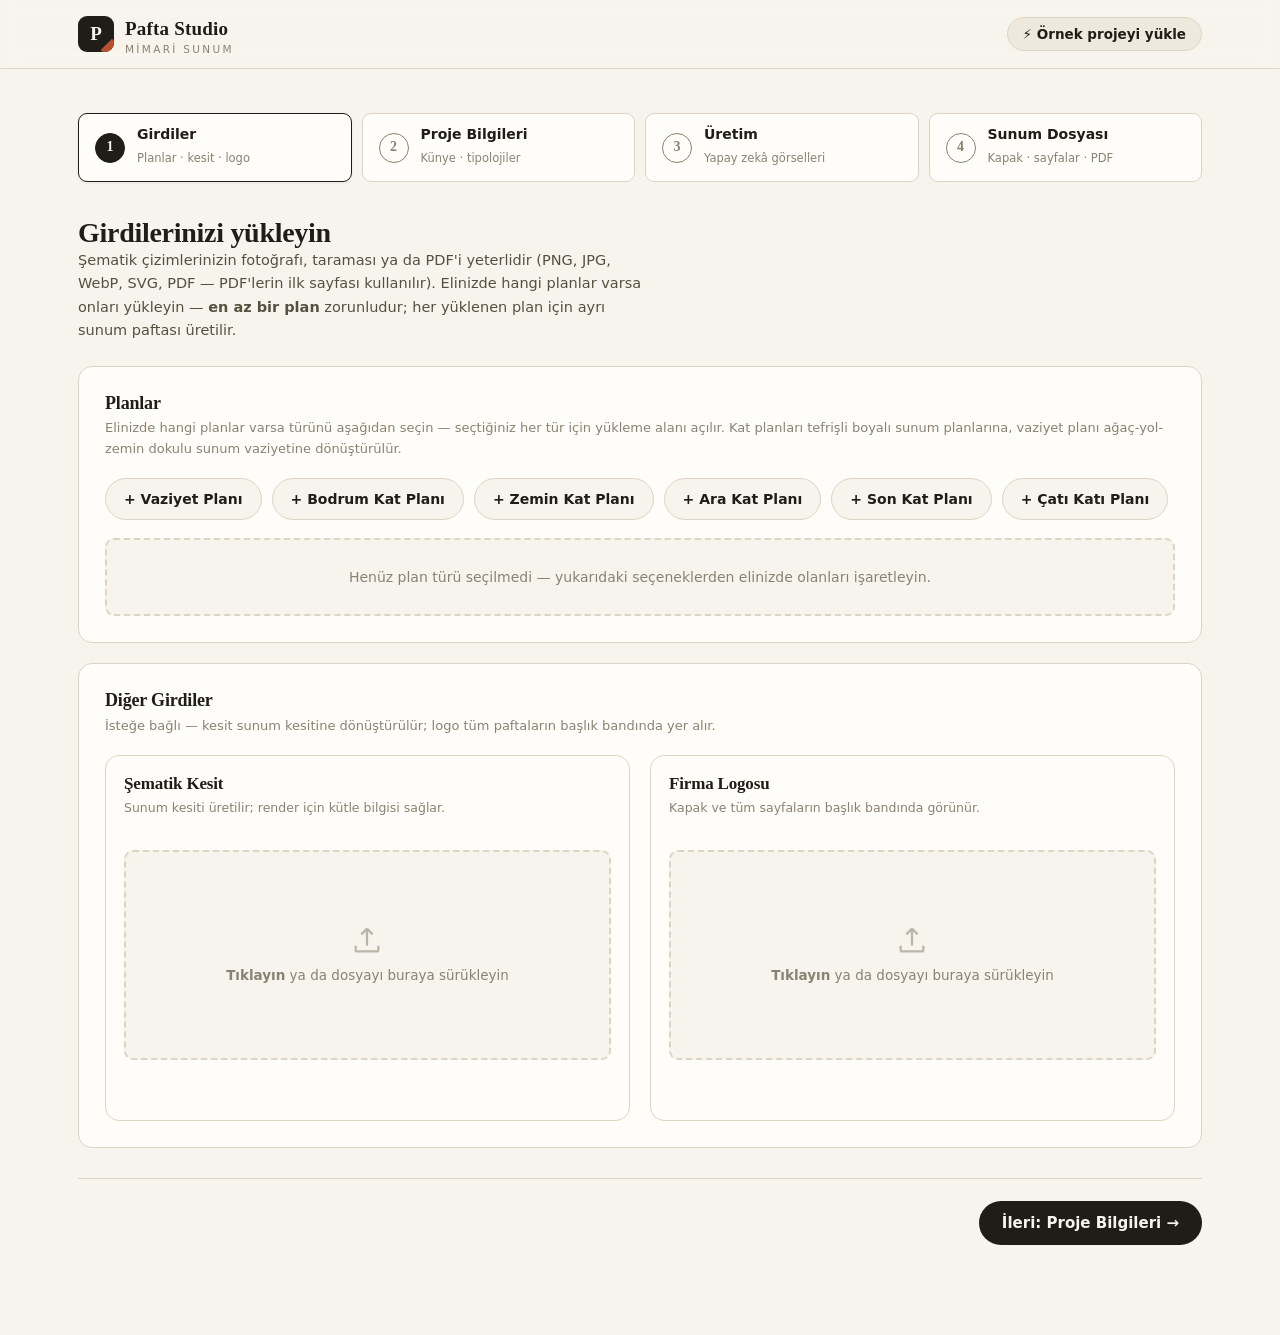
==== commit 900a39c2: "PDF girdi destegi: PDF.js (yerel vendor) ile ilk sayfa yuksek cozunurluklu goruntuye cevrilir Co-Aut" ====
--- a/studio.html
+++ b/studio.html
@@ -36,7 +36,7 @@
       <div class="panel-head">
         <div>
           <h2>Girdilerinizi yükleyin</h2>
-          <p>Şematik çizimlerinizin fotoğrafı ya da taraması yeterlidir (PNG, JPG, WebP, SVG). Elinizde hangi planlar varsa onları yükleyin — <b>en az bir plan</b> zorunludur; her yüklenen plan için ayrı sunum paftası üretilir.</p>
+          <p>Şematik çizimlerinizin fotoğrafı, taraması ya da PDF'i yeterlidir (PNG, JPG, WebP, SVG, PDF — PDF'lerin ilk sayfası kullanılır). Elinizde hangi planlar varsa onları yükleyin — <b>en az bir plan</b> zorunludur; her yüklenen plan için ayrı sunum paftası üretilir.</p>
         </div>
       </div>
 
@@ -60,7 +60,7 @@
                 <span><b>Tıklayın</b> ya da dosyayı buraya sürükleyin</span>
               </div>
             </div>
-            <input type="file" id="fileKesit" accept="image/*" hidden>
+            <input type="file" id="fileKesit" accept="image/*,.pdf,application/pdf" hidden>
             <div class="file-actions">
               <span class="file-name" id="nameKesit"></span>
               <button class="link-danger" id="rmKesit" type="button" hidden>Kaldır</button>
@@ -76,7 +76,7 @@
                 <span><b>Tıklayın</b> ya da dosyayı buraya sürükleyin</span>
               </div>
             </div>
-            <input type="file" id="fileLogo" accept="image/*" hidden>
+            <input type="file" id="fileLogo" accept="image/*,.pdf,application/pdf" hidden>
             <div class="file-actions">
               <span class="file-name" id="nameLogo"></span>
               <button class="link-danger" id="rmLogo" type="button" hidden>Kaldır</button>
@@ -207,6 +207,12 @@
         <p class="note">Ücretsiz anahtar: <a href="https://aistudio.google.com/apikey" target="_blank" rel="noopener">aistudio.google.com/apikey</a> · Üretim sırasında yüklediğiniz görseller yalnızca Google Gemini API'sine gönderilir. <b>Anahtar yoksa</b> "stilize önizleme" modu devreye girer. Anahtarınız Nano Banana Pro'ya kapalıysa (kota/faturalandırma hatası) listeden Nano Banana'ya geçin.</p>
       </div>
 
+      <div class="form-card" style="margin-top:20px">
+        <h3>Üretilecek Görseller</h3>
+        <p class="sub">Üretmek istemediklerinizi işaretten çıkarın — "Tümünü Üret" yalnızca işaretli olanları üretir. Bir görseli satırındaki düğmeyle tek başına da üretebilirsiniz.</p>
+        <div class="pick-list" id="pickList"></div>
+      </div>
+
       <div class="outputs-toolbar">
         <span class="status-line" id="genStatus">Hazır.</span>
         <button class="btn btn-accent btn-lg btn-glow" id="btnGenAll" type="button">✦ Tümünü Üret</button>
--- a/css/style.css
+++ b/css/style.css
@@ -381,6 +381,20 @@
 }
 .note b { color: var(--ink); }
 
+/* Üretilecek görseller — kompakt seçim listesi */
+.pick-list { display: grid; grid-template-columns: 1fr 1fr; gap: 10px; }
+.pick-row {
+  display: flex; align-items: center; gap: 12px; min-width: 0;
+  padding: 9px 12px; border: 1px solid var(--line); border-radius: var(--radius-sm);
+  background: var(--paper); transition: opacity .15s ease;
+}
+.pick-row.off { opacity: .5; }
+.pick-row .pick-check { padding: 7px 9px; flex: none; }
+.pick-row .pick-info { flex: 1; min-width: 0; line-height: 1.3; }
+.pick-row .pick-info b { display: block; font-size: 13.5px; white-space: nowrap; overflow: hidden; text-overflow: ellipsis; }
+.pick-row .pick-info span { font-size: 11.5px; color: var(--ink-faint); display: block; white-space: nowrap; overflow: hidden; text-overflow: ellipsis; }
+.pick-row .status-chip, .pick-row .btn { flex: none; }
+
 /* Çıktı kartları */
 .outputs-toolbar { display: flex; align-items: center; justify-content: space-between; gap: 16px; margin: 26px 0 18px; flex-wrap: wrap; }
 .outputs-toolbar .status-line { font-size: 13.5px; color: var(--ink-soft); }
@@ -568,7 +582,7 @@
   .stepper { grid-template-columns: repeat(2, 1fr); }
 }
 @media (max-width: 640px) {
-  .cards, .upload-grid, .outputs-grid, .form-grid, .palette-grid, .api-panel .form-grid { grid-template-columns: 1fr; }
+  .cards, .upload-grid, .outputs-grid, .form-grid, .palette-grid, .api-panel .form-grid, .pick-list { grid-template-columns: 1fr; }
   .field.span2, .field.span3 { grid-column: span 1; }
   .typo-grid { grid-template-columns: 1fr 1fr; }
   .typo-grid .typo-name { grid-column: 1 / -1; }
